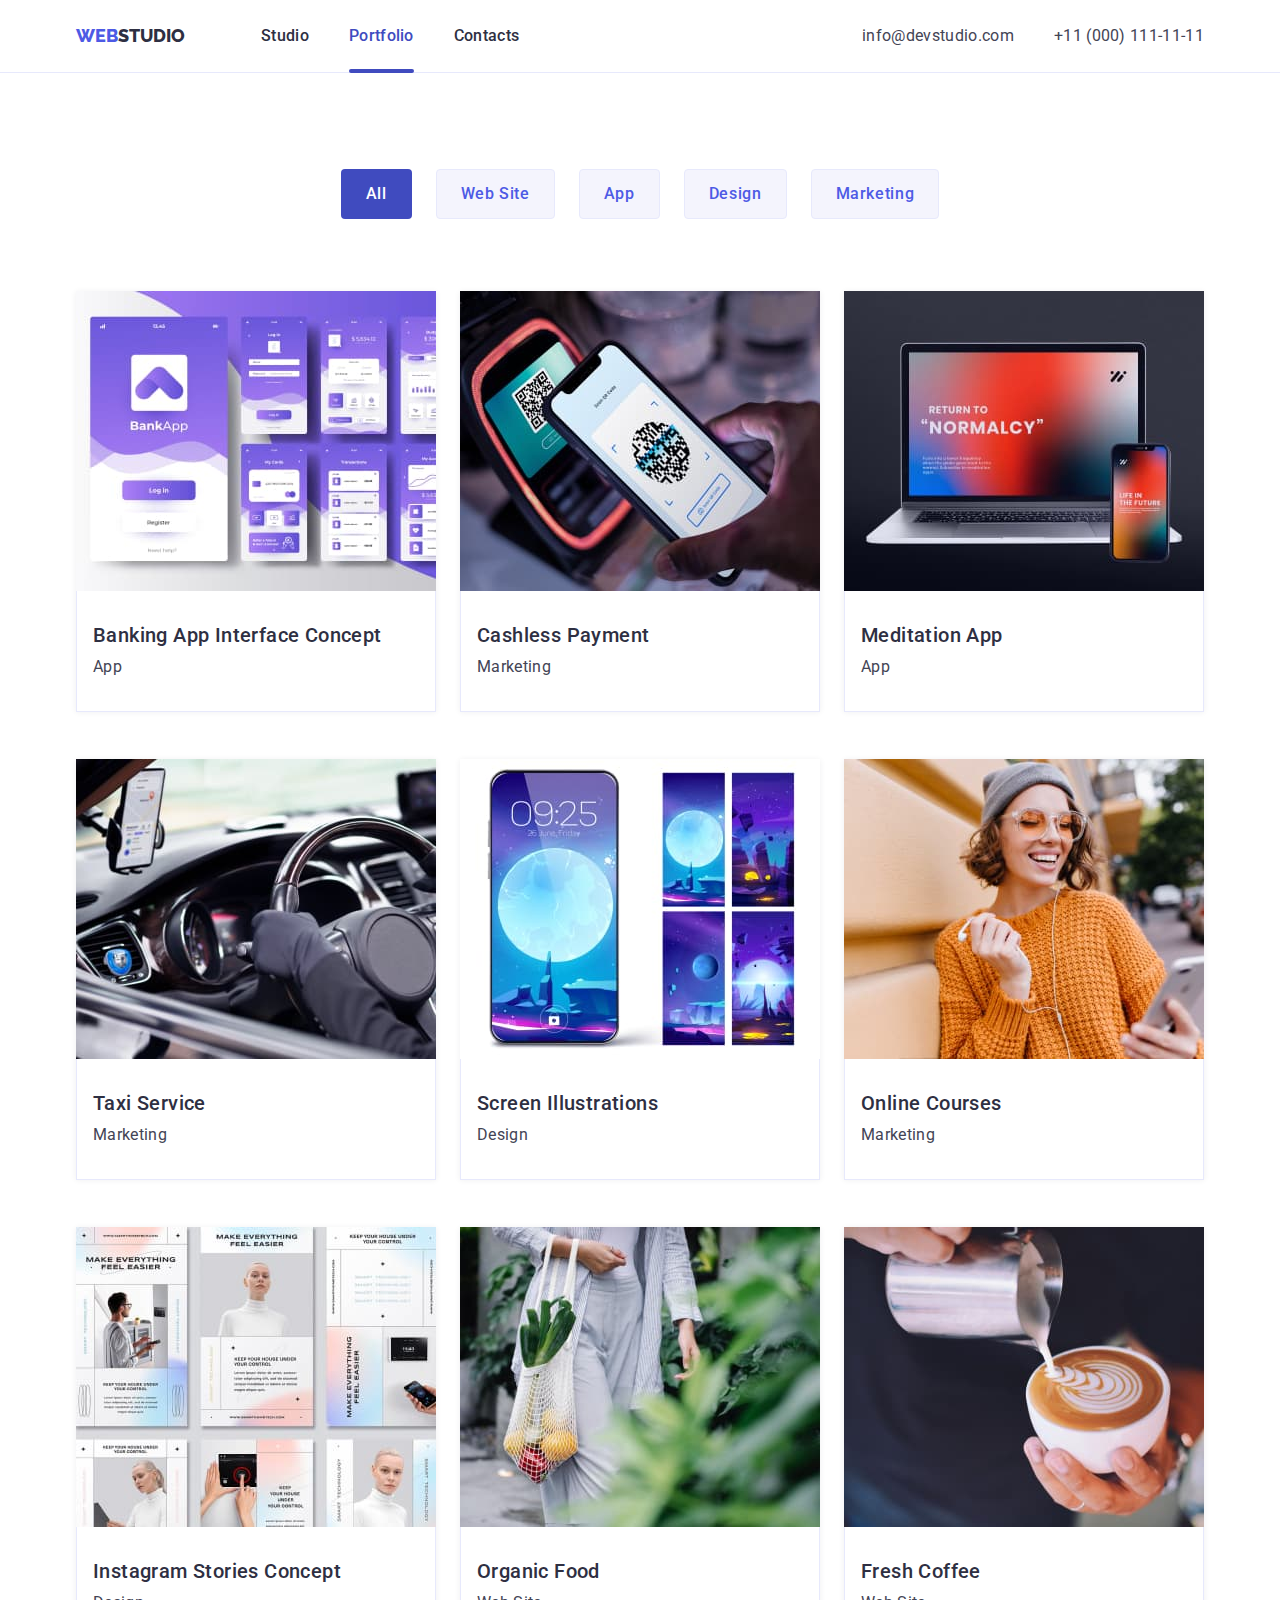
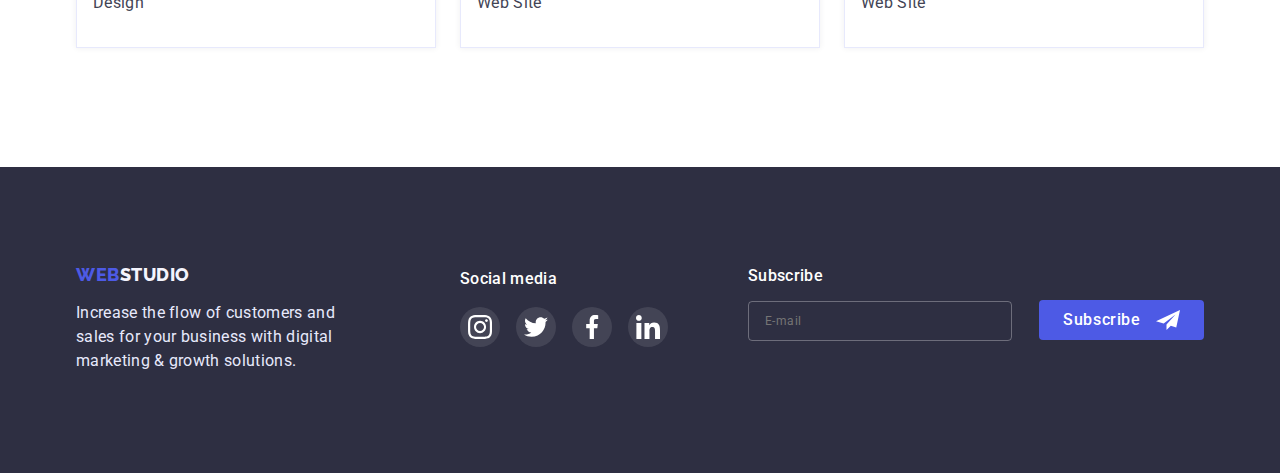
==== portfolio.html @ 44474ae6 "Initial commit" ====
<!DOCTYPE html>
<html lang="en">
  <head>
    <meta charset="UTF-8" />
    <meta http-equiv="X-UA-Compatible" content="IE=edge" />
    <meta name="viewport" content="width=device-width, initial-scale=1.0" />
    <title>portfolio</title>

    <link rel="preconnect" href="https://fonts.googleapis.com" />
    <link rel="preconnect" href="https://fonts.gstatic.com" crossorigin />
    <link
      href="https://fonts.googleapis.com/css2?family=Raleway:wght@800&family=Roboto+Condensed&family=Roboto:wght@400;500;700;900&display=swap"
      rel="stylesheet"
    />
    <link
      rel="stylesheet"
      href="https://cdnjs.cloudflare.com/ajax/libs/modern-normalize/1.1.0/modern-normalize.min.css"
    />

    <link rel="stylesheet" href="./css/styles.css" />
  </head>

  <body class="body">
    <header class="header">
      <div class="container header-body">
        <nav class="header-navigation">
          <a class="header-logo link" href="./index.html"
            ><span class="header-web"> WEB</span
            ><span class="header-studio">STUDIO</span></a
          >

          <ul class="header-list list">
            <li class="header-item">
              <a class="header-link link" href="./index.html">Studio</a>
            </li>
            <li class="header-item">
              <a class="header-link link current" href="./portfolio.html"
                >Portfolio</a
              >
            </li>
            <li class="header-item">
              <a class="header-link link" href="">Contacts</a>
            </li>
          </ul>
        </nav>
        <ul class="header-contact list">
          <li class="header-item">
            <a class="header-mailto link" href="mailto:info@devstudio.com"
              >info@devstudio.com</a
            >
          </li>
          <li class="header-item">
            <a class="header-tel link" href="tel:+110001111111"
              >+11 (000) 111-11-11
            </a>
          </li>
        </ul>
      </div>
    </header>

    <main class="main-content">
      <section class="caption list">
        <div class="container">
          <h1 class="visually-hidden">Content</h1>
          <ul class="caption-list list">
            <li class="caption-item">
              <button type="button" class="caption-btn-first">All</button>
            </li>
            <li class="caption-item">
              <button type="button" class="caption-btn">Web Site</button>
            </li>
            <li class="caption-item">
              <button type="button" class="caption-btn">App</button>
            </li>
            <li class="caption-item">
              <button type="button" class="caption-btn">Design</button>
            </li>
            <li class="caption-item">
              <button type="button" class="caption-btn">Marketing</button>
            </li>
          </ul>

          <ul class="content-list list">
            <li class="content-item">
              <a href="" class="link content-link">
                <div class="content-overlay">
                  <img
                    src="./images/banking.jpg"
                    alt="banking"
                    width="360"
                    height="300"
                    class="content-img"
                  />
                  <p class="overlay">
                    14 Stylish and User-Friendly App Design Concepts · Task
                    Manager App · Calorie Tracker App · Exotic Fruit Ecommerce
                    App · Cloud Storage App
                  </p>
                </div>

                <div class="content-info">
                  <h2 class="content-name">Banking App Interface Concept</h2>
                  <p class="content-direction">App</p>
                </div>
              </a>
            </li>
            <li class="content-item">
              <a href="" class="link content-link">
                <div class="content-overlay">
                  <img
                    src="./images/cashless.jpg"
                    alt="cashlesspayment"
                    width="360"
                    height="300"
                    class="content-img"
                  />
                  <p class="overlay">
                    14 Stylish and User-Friendly App Design Concepts · Task
                    Manager App · Calorie Tracker App · Exotic Fruit Ecommerce
                    App · Cloud Storage App
                  </p>
                </div>

                <div class="content-info">
                  <h2 class="content-name">Cashless Payment</h2>
                  <p class="content-direction">Marketing</p>
                </div>
              </a>
            </li>
            <li class="content-item">
              <a href="" class="link content-link">
                <div class="content-overlay">
                  <img
                    src="./images/meditaion.jpg"
                    alt="meditaion"
                    width="360"
                    height="300"
                    class="content-img"
                  />
                  <p class="overlay">
                    14 Stylish and User-Friendly App Design Concepts · Task
                    Manager App · Calorie Tracker App · Exotic Fruit Ecommerce
                    App · Cloud Storage App
                  </p>
                </div>

                <div class="content-info">
                  <h2 class="content-name">Meditation App</h2>
                  <p class="content-direction">App</p>
                </div>
              </a>
            </li>

            <li class="content-item">
              <a href="" class="link content-link">
                <div class="content-overlay">
                  <img
                    src="./images/taxi.jpg"
                    alt="taxi"
                    width="360"
                    height="300"
                    class="content-img"
                  />
                  <p class="overlay">
                    14 Stylish and User-Friendly App Design Concepts · Task
                    Manager App · Calorie Tracker App · Exotic Fruit Ecommerce
                    App · Cloud Storage App
                  </p>
                </div>

                <div class="content-info">
                  <h2 class="content-name">Taxi Service</h2>
                  <p class="content-direction">Marketing</p>
                </div>
              </a>
            </li>
            <li class="content-item">
              <a href="" class="link content-link">
                <div class="content-overlay">
                  <img
                    src="./images/screen.jpg"
                    alt="screen"
                    width="360"
                    height="300"
                    class="content-img"
                  />
                  <p class="overlay">
                    14 Stylish and User-Friendly App Design Concepts · Task
                    Manager App · Calorie Tracker App · Exotic Fruit Ecommerce
                    App · Cloud Storage App
                  </p>
                </div>

                <div class="content-info">
                  <h2 class="content-name">Screen Illustrations</h2>
                  <p class="content-direction">Design</p>
                </div>
              </a>
            </li>
            <li class="content-item">
              <a href="" class="link content-link">
                <div class="content-overlay">
                  <img
                    src="./images/courses.jpg"
                    alt="courses"
                    width="360"
                    height="300"
                    class="content-img"
                  />

                  <p class="overlay">
                    14 Stylish and User-Friendly App Design Concepts · Task
                    Manager App · Calorie Tracker App · Exotic Fruit Ecommerce
                    App · Cloud Storage App
                  </p>
                </div>

                <div class="content-info">
                  <h2 class="content-name">Online Courses</h2>
                  <p class="content-direction">Marketing</p>
                </div>
              </a>
            </li>

            <li class="content-item">
              <a href="" class="link content-link">
                <div class="content-overlay">
                  <img
                    src="./images/instastori.jpg"
                    alt="instastori"
                    width="360"
                    height="300"
                    class="content-img"
                  />
                  <p class="overlay">
                    14 Stylish and User-Friendly App Design Concepts · Task
                    Manager App · Calorie Tracker App · Exotic Fruit Ecommerce
                    App · Cloud Storage App
                  </p>
                </div>

                <div class="content-info">
                  <h2 class="content-name">Instagram Stories Concept</h2>
                  <p class="content-direction">Design</p>
                </div>
              </a>
            </li>
            <li class="content-item">
              <a href="" class="link content-link">
                <div class="content-overlay">
                  <img
                    src="./images/organicfood.jpg"
                    alt="organicfood"
                    width="360"
                    height="300"
                    class="content-img"
                  />
                  <p class="overlay">
                    14 Stylish and User-Friendly App Design Concepts · Task
                    Manager App · Calorie Tracker App · Exotic Fruit Ecommerce
                    App · Cloud Storage App
                  </p>
                </div>

                <div class="content-info">
                  <h2 class="content-name">Organic Food</h2>
                  <p class="content-direction">Web Site</p>
                </div>
              </a>
            </li>
            <li class="content-item">
              <a href="" class="link content-link">
                <div class="content-overlay">
                  <img
                    src="./images/coffee.jpg"
                    alt="coffee"
                    width="360"
                    height="300"
                    class="content-img"
                  />
                  <p class="overlay">
                    14 Stylish and User-Friendly App Design Concepts · Task
                    Manager App · Calorie Tracker App · Exotic Fruit Ecommerce
                    App · Cloud Storage App
                  </p>
                </div>

                <div class="content-info">
                  <h2 class="content-name">Fresh Coffee</h2>
                  <p class="content-direction">Web Site</p>
                </div>
              </a>
            </li>
          </ul>
        </div>
      </section>
    </main>
    <footer class="footer">
      <div class="container conteiner-footer">
        <div class="foter-logo-text">
          <a class="footer-logo link" href="./index.html"
            ><span class="footer-web"> WEB</span
            ><span class="footer-studio">STUDIO</span></a
          >

          <p class="footer-text">
            Increase the flow of customers and sales for your business with
            digital marketing & growth solutions.
          </p>
        </div>

        <div class="footer-icon">
          <p class="footer-icon-title">Social media</p>
          <ul class="footer-icon-list list">
            <li class="footer-icon-item">
              <a href="" class="footer-icon-link link"
                ><svg class="footer-icon-icon" width="24" height="24">
                  <use href="./images/icons.svg#icon-instagram-2-1"></use></svg
              ></a>
            </li>
            <li class="footer-icon-item">
              <a href="" class="footer-icon-link link"
                ><svg class="footer-icon-icon" width="24" height="24">
                  <use href="./images/icons.svg#icon-twitter-1-1"></use></svg
              ></a>
            </li>
            <li class="footer-icon-item">
              <a href="" class="footer-icon-link link"
                ><svg class="footer-icon-icon" width="24" height="24">
                  <use href="./images/icons.svg#icon-facebook-1-1"></use></svg
              ></a>
            </li>
            <li class="footer-icon-item">
              <a href="" class="footer-icon-link link"
                ><svg class="footer-icon-icon" width="24" height="24">
                  <use href="./images/icons.svg#icon-linkedin-1-1"></use></svg
              ></a>
            </li>
          </ul>
        </div>
        <form class="subscribe-form">
          <div class="subscribe-div">
            <label class="subscribe-label">
              <span class="subscribe-text">Subscribe</span>
              <span class="subscribe-span">
                <input
                  type="email"
                  class="subscribe-imput"
                  name="user-email"
                  placeholder="E-mail"
                  required
                />
              </span>
            </label>
          </div>
          <div class="subscribe-div-btn">
            <button type="submit" class="subscribe-btn">
              Subscribe<svg class="subscribe-icon" width="24" height="24">
                <use href="./images/icons.svg#icon-Frame-3"></use>
              </svg>
            </button>
          </div>
        </form>
      </div>
    </footer>
    <script src="./js/modal.js"></script>
  </body>
</html>
---- css/styles.css ----
:root {
  --primary-brand-color: #4d5ae5;
  --pressed-state-color: #404bbf;
  --dark-navy-blue: #2e2f42;
  --success-color: #31d0aa;
  --primary-text-color: #434455;
  --active-text-color: #ffffff;
  --default-bg-color: #ffffff;
  --subtle-text: #8e8f99;
  --accent-color: #e7e9fc;
  --light-mode-backgrounds: #f4f4fd;
  --hero-background: #2e2f42;
  --transition-cubic: 250ms cubic-bezier(0.4, 0, 0.2, 1);
}
html {
  box-sizing: border-box;
}
*,
*::before,
*::after {
  box-sizing: inherit;
}
.body {
  font-family: "Roboto", sans-serif;
  background-color: var(--default-bg-color);
  color: var(--primary-text-color);
}
.list {
  list-style: none;
  margin: 0;
  padding: 0;
}
.link {
  text-decoration: none;
}
.header {
  background: var(--default-bg-color);
  border-bottom: 1px solid var(--accent-color);
}

.header-body {
  display: flex;
  align-items: center;
  justify-content: flex-start;
}

.header-navigation {
  display: flex;
  align-items: center;
}
.header-logo {
  font-family: "Raleway";
  font-weight: 800;
  font-size: 18px;
  line-height: 1.33;
  margin-right: 76px;
}

.header-web {
  /* IRIS */
  color: var(--primary-brand-color);
}
.header-studio {
  color: var(--dark-navy-blue);
}
.header-list {
  display: flex;
  font-family: "Roboto";
  font-weight: 500;
  font-size: 16px;
  line-height: 1.5;
  letter-spacing: 0.02em;
  /* NAVY BLUE */
  color: var(--hero-background);
}

.header-list .header-item + .header-item {
  margin-left: 40px;
}
.header-list .header-item:last-child {
  margin-right: 0;
}
.header-link.link {
  padding-top: 24px;
  padding-bottom: 24px;
  display: block;
  font-weight: 500;
  font-size: 16px;
  line-height: 1.5;
  letter-spacing: 0.02em;
  color: var(--dark-navy-blue);
  transition: color var(--transition-cubic);
  position: relative;
}
.header-link.current::after {
  content: " ";
  position: absolute;
  width: 100%;
  height: 4px;
  background-color: var(--pressed-state-color);
  left: 0;
  bottom: -1px;
  border-radius: 2px;
  margin: 0;
}
.header-link.current {
  color: var(--pressed-state-color);
}

.header-link:hover,
.header-link:focus {
  color: var(--primary-brand-color);
}

.header-contact {
  display: flex;
  margin-left: auto;
}

.header-item + .header-item {
  margin-left: 40px;
}
.header-contact {
  font-weight: 400;
  font-size: 16px;
  line-height: 1.5;
  letter-spacing: 0.02em;
  color: var(--primary-text-color);
  transition: color var(--transition-cubic);
}
.header-contact :hover,
.header-contact :focus {
  color: var(--primary-brand-color);
}
.header-item {
  color: var(--primary-text-color);
}
.header-tel {
  color: var(--primary-text-color);
  transition: color var(--transition-cubic);
}
.header-mailto {
  color: var(--primary-text-color);
  transition: color var(--transition-cubic);
}
.header-tel :hover,
.header-mailto :focus {
  color: var(--pressed-state-color);
}
/*.visually-hidden{
    position: absolute;
    width: 1px;
    height: 1px;
    margin: -1px;
    border: 0;
    padding: 0;
     white-space: nowrap;
    clip-path: inset(100%);
    clip: rect(0 0 0 0);
    overflow: hidden;
  }
*/

.main {
}
.container {
  width: 1158px;
  padding-left: 15px;
  padding-right: 15px;
  margin: 0 auto;
}

.main-section {
  max-width: 1440px;
  margin-top: 0;
  margin-bottom: 0;
  margin-right: auto;
  margin-left: auto;
  text-align: center;
  background: var(--dark-navy-blue);
  padding-top: 188px;
  padding-bottom: 188px;
  background-image: linear-gradient(
      rgba(46, 47, 66, 0.7),
      rgba(46, 47, 66, 0.7)
    ),
    url(../images/people-office\ 1.jpg);
  background-repeat: no-repeat;
  background-position: center;
  background-size: cover;
}
.main-title {
  font-weight: 700;
  font-size: 56px;
  line-height: 1.07;
  /* or 107% */

  letter-spacing: 0.02em;
  color: #ffffff;
  color: var(--active-text-color);
  margin-top: 0;
  margin-bottom: 48px;
}
.main-btn {
  font-family: "Roboto";
  font-weight: 500;
  font-size: 16px;
  line-height: 1.18;
  /* identical to box height */
  letter-spacing: 0.04em;
  color: var(--active-text-color);
  background: var(--primary-brand-color);
  cursor: pointer;
  border-radius: 4px;
  padding: 16px 32px;
  display: inline-block;
  min-width: 169px;
  text-align: center;
  border: none;
  margin-top: 0;
  margin-bottom: 0;
  transition: background var(--transition-cubic);
}
.main-btn:hover,
.main-btn:focus {
  background: var(--pressed-state-color);
}

.hero {
  margin: 0 auto;
  padding-top: 120px;
  padding-bottom: 120px;
}

.hero-list {
  margin-top: 0;
  margin-bottom: 0;
  padding: 0;
  display: flex;
}
.hero-item {
  width: 264px;
  margin-right: 24px;
}
.hero-box {
  display: flex;
  width: 264px;
  height: 112px;
  background-color: var(--light-mode-backgrounds);
  background-repeat: no-repeat;
  border-radius: 4px;
  margin-bottom: 8px;
  align-items: center;
  justify-content: center;
}
.hero-icon-icon {
  background-color: var(--light-mode-backgrounds);
  display: flex;
}

.hero-item:nth-child(4n) {
  margin-right: 0;
}
.hero-title {
  font-weight: 500;
  font-size: 20px;
  line-height: 1.2;
  /* identical to box height, or 120% */
  letter-spacing: 0.02em;
  /* NAVY BLUE */
  color: var(--dark-navy-blue);
  margin-top: 0;
  margin-bottom: 8px;
}
.hero-post-title {
  font-size: 16px;
  line-height: 1.5;
  /* or 150% */
  letter-spacing: 0.02em;
  /* SLATE */
  color: var(--primary-text-color);
  margin-top: 0;
  margin-bottom: 0;
}

.product {
  text-align: center;
  margin: 0 auto;
  padding-bottom: 120px;
}
.product-title {
  font-weight: 700;
  font-size: 36px;
  line-height: 1.11;
  /* identical to box height, or 111% */
  text-align: center;
  letter-spacing: 0.02em;
  /* NAVY BLUE */
  color: var(--dark-navy-blue);
  margin-top: 0;
  margin-bottom: 72px;
}
.product-list {
  display: flex;
}
.product-item {
  margin-top: 0;
  margin-bottom: 0;
  border: 1px solid #e7e9fc;
  margin-right: 24px;
}
.product-img {
  display: block;
}

.product-item:nth-child(3n) {
  margin-right: 0;
}

.team {
  padding-top: 120px;
  padding-bottom: 120px;
  text-align: center;
  margin: 0 auto;
  background-color: var(--light-mode-backgrounds);
}
.team-title {
  font-weight: 700;
  font-size: 36px;
  line-height: 1.11;
  text-align: center;
  /* identical to box height, or 111% */
  letter-spacing: 0.02em;
  text-transform: capitalize;
  color: var(--hero-background);
  margin-top: 0;
  margin-bottom: 72px;
}
.team-list {
  margin-top: 0;
  display: flex;
}
.team-item {
  background: var(--default-bg-color);
  box-shadow: 0px 1px 6px rgba(46, 47, 66, 0.08),
    0px 1px 1px rgba(46, 47, 66, 0.16), 0px 2px 1px rgba(46, 47, 66, 0.08);
  border-radius: 0px 0px 4px 4px;
  margin-right: 24px;
}
.team-img {
  display: block;
}

.team-item:nth-child(4n) {
  margin-right: 0;
}
.team-link {
}
.team-link:hover,
.team-link:focus {
}
.team-info {
  padding-top: 32px;
  padding-bottom: 32px;
}
.team-name {
  font-weight: 500;
  font-size: 20px;
  line-height: 1.2;
  /* identical to box height, or 120% */
  letter-spacing: 0.02em;
  /* NAVY BLUE */
  color: var(--dark-navy-blue);
  margin: 0 auto;
  margin-bottom: 8px;
}
.team-profession {
  font-size: 16px;
  line-height: 1.5;
  /* identical to box height, or 150% */
  letter-spacing: 0.02em;
  /* SLATE */
  color: var(--primary-text-color);
  margin: 0;
  margin-bottom: 8px;
}
.team-icon-list {
  display: flex;
  justify-content: center;
  gap: 24px;
}
.team-icon-item {
  width: 40px;
  height: 40px;
}

.team-icon-link {
  width: 100%;
  height: 100%;
  background-color: var(--primary-brand-color);
  border-radius: 50%;
  display: flex;
  align-items: center;
  justify-content: center;
  transition: background-color var(--transition-cubic);
}

.team-icon-link:hover,
.team-icon-link:focus {
  background-color: var(--pressed-state-color);
}
.team-icon-icon {
  fill: var(--active-text-color);
}

/*Portfolio*/
.main-content {
}
.caption {
  margin: 0 auto;
  padding-top: 96px;
  padding-bottom: 120px;
}

.caption-list {
  margin: auto;
  display: flex;
  /*outline: 1px solid red;*/
  flex-direction: row;
  justify-content: center;
  align-items: flex-start;
  margin-bottom: 72px;
}

.visually-hidden {
  position: absolute;
  white-space: nowrap;
  width: 1px;
  height: 1px;
  overflow: hidden;
  border: 0;
  padding: 0;
  clip: rect(0 0 0 0);
  clip-path: inset(50%);
  margin: -1px;
}

.caption-list .caption-item:not(:last-child) {
  margin-right: 24px;
}

.caption-item .caption-btn {
  font-family: "Roboto";
  font-weight: 500;
  font-size: 16px;
  line-height: 1.5;
  /* identical to box height, or 150% */
  letter-spacing: 0.04em;
  background: var(--light-mode-backgrounds);
  color: var(--primary-brand-color);
  cursor: pointer;
  border-radius: 4px;
  padding: 12px 24px;
  display: inline-block;
  min-width: 78px;
  text-align: center;
  border: 1px solid var(--accent-color);

  transition: background var(--transition-cubic), color var(--transition-cubic),
    box-shadow var(--transition-cubic), border var(--transition-cubic);
}

.caption-btn-first {
  font-weight: 500;
  font-size: 16px;
  line-height: 1.5;
  /* identical to box height, or 150% */
  letter-spacing: 0.04em;
  background: var(--pressed-state-color);
  color: var(--active-text-color);
  cursor: pointer;
  border-radius: 4px;
  padding: 12px 24px;
  display: inline-block;
  min-width: 68px;
  text-align: center;
  border: 1px solid transparent;
  transition: box-shadow var(--transition-cubic), border var(--transition-cubic);
}
.caption-btn:hover,
.caption-btn:focus {
  background: var(--pressed-state-color);
  color: var(--active-text-color);
  box-shadow: 0px 3px 1px rgba(0, 0, 0, 0.1), 0px 2px 1px rgba(0, 0, 0, 0.08),
    0px 2px 2px rgba(0, 0, 0, 0.12);
  border: 1px solid transparent;
}
.caption-btn-first:hover,
.caption--btn-first:focus {
  box-shadow: 0px 3px 1px rgba(0, 0, 0, 0.1), 0px 2px 1px rgba(0, 0, 0, 0.08),
    0px 2px 2px rgba(0, 0, 0, 0.12);
  border: 1px solid transparent;
}

.content-list {
  display: flex;
  flex-wrap: wrap;
  justify-content: center;
}
.content-item {
  box-sizing: border-box;
  width: 360px;
  height: 420px;
  margin-right: 24px;
  margin-bottom: 48px;
  box-shadow: 0px 1px 6px rgba(46, 47, 66, 0.08);
  transition: box-shadow var(--transition-cubic);
}
.content-item:hover,
.content-item:focus {
  box-shadow: 0px 1px 6px rgba(46, 47, 66, 0.08),
    0px 1px 1px rgba(46, 47, 66, 0.16), 0px 2px 1px rgba(46, 47, 66, 0.08);
}

.content-item:nth-child(3n) {
  margin-right: 0;
}
.content-item:nth-last-child(-n + 3) {
  margin-bottom: 0;
}

.content-overlay {
  position: relative;
  overflow: hidden;
}
.overlay {
  font-style: normal;
  font-weight: 400;
  font-size: 16px;
  line-height: 1.5;
  /* or 150% */
  letter-spacing: 0.02em;
  position: absolute;
  left: 0;
  top: 0;
  width: 100%;
  height: 100%;
  color: var(--light-mode-backgrounds);
  /*overflow-y: scroll;*/
  transform: translate(0, 100%);
  transition: transform var(--transition-cubic);
  padding-top: 40px;
  padding-bottom: 20px;
  padding-left: 32px;
  padding-right: 32x;
  background: #4d5ae5;
  background-blend-mode: soft-light;
  mix-blend-mode: normal;
  margin: 0;
}
.content-link:hover .overlay,
.content-link:focus .overlay {
  transform: translate(0, 0);
}

.content-img {
  display: block;
  max-width: 100%;
}
.content-info {
  padding: 32px 16px;
  border: 1px solid var(--accent-color);
  border-top: none;
}
.content-name {
  font-weight: 500;
  font-size: 20px;
  line-height: 1.2;
  /* identical to box height, or 120% */
  letter-spacing: 0.02em;
  /* NAVY BLUE */
  color: var(--hero-background);

  margin: 0 auto;
}
.content-direction {
  font-size: 16px;
  line-height: 1.5;
  /* identical to box height, or 150% */
  letter-spacing: 0.02em;
  /* SLATE */
  color: var(--primary-text-color);
  margin: 0 auto;
  margin-top: 8px;
}

.customers {
  padding-top: 120px;
  padding-bottom: 120px;
  text-align: center;
  margin: 0 auto;
}

.customers-title {
  font-weight: 700;
  font-size: 36px;
  line-height: 1.11;
  text-align: center;
  letter-spacing: 0.02em;
  color: var(--hero-background);
  margin-top: 0;
  margin-bottom: 72px;
}
.customers-icon-list {
  display: flex;
  gap: 24px;
}
.customers-icon-item {
  width: calc((100%-150px) / 6);
  height: 88px;
}

.customers-icon-link {
  width: 100%;
  height: 100%;
  border: 1px solid var(--subtle-text);
  border-radius: 4px;
  display: flex;
  align-items: center;
  justify-content: center;
  transition: border var(--transition-cubic);
}
.customers-icon-icon {
  fill: var(--subtle-text);
  transition: fill var(--transition-cubic);
}
.customers-icon-link:hover,
.customers-icon-link:focus {
  border-color: var(--pressed-state-color);
}

.customers-icon-link:hover .customers-icon-icon,
.customers-icon-link:focus .customers-icon-icon {
  fill: var(--pressed-state-color);
}

.footer {
  background: var(--dark-navy-blue);
  padding-top: 100px;
  padding-bottom: 100px;
  margin-right: auto;
}
.conteiner-footer {
  display: flex;
}
.foter-logo-text {
  max-width: 264px;
  margin-right: 120px;
}

.footer-logo {
  font-family: "Raleway";
  font-weight: 800;
  font-size: 18px;
  line-height: 1.16px;
  /* identical to box height */
  letter-spacing: 0.03em;
  color: var(--light-mode-backgrounds);
  transition: color var(--transition-cubic);
}
.footer-link :hover,
.footer-link :focus {
  color: var(--light-mode-backgrounds);
}
.footer-web {
  color: var(--primary-brand-color);
  margin-top: 0;
}
.footer-studio {
  color: var(--light-mode-backgrounds);
  margin-top: 0;
}
.footer-icon {
  margin-left: 0;
}
.footer-text {
  font-weight: 400;
  font-size: 16px;
  line-height: 1.5;
  /* or 150% */
  letter-spacing: 0.02em;
  /* CORNFLOWER */
  color: var(--accent-color);
  margin-top: 16px;
  margin-bottom: 0;
  width: 264px;
  height: 72px;
}
.footer-icon-title {
  font-family: "Roboto";
  font-style: normal;
  font-weight: 500;
  font-size: 16px;
  line-height: 1.5;
  /* identical to box height, or 150% */
  letter-spacing: 0.02em;
  color: var(--active-text-color);
  margin-top: 0;
}
.footer-icon-list {
  display: flex;
  justify-content: center;
  gap: 16px;
}
.footer-icon-item {
  width: 40px;
  height: 40px;
}
.footer-icon-link {
  width: 100%;
  height: 100%;
  background-color: rgba(255, 255, 255, 0.1);
  border-radius: 50%;
  display: flex;
  align-items: center;
  justify-content: center;
  transition: background-color var(--transition-cubic);
}
.footer-icon-link:hover.footer-icon-link,
.footer-icon-link:focus.footer-icon-link {
  background: var(--success-color);
}
.footer-icon-icon {
  fill: var(--active-text-color);
}
.subscribe-form {
  display: flex;
  margin-left: 80px;
}
.subscribe-div {
}
.subscribe-label {
}

.subscribe-text {
  font-weight: 500;
  font-size: 16px;
  line-height: 1.5px;
  /* identical to box height, or 150% */
  letter-spacing: 0.02em;
  color: var(--active-text-color);
  margin: 0;
}
.subscribe-span {
}
.subscribe-imput {
  width: 264px;
  height: 40px;
  padding-left: 16px;
  padding-top: 8px;
  padding-bottom: 8px;
  margin-top: 16px;
  border-radius: 4px;
  font-weight: 400;
  font-size: 12px;
  line-height: 2;
  /* identical to box height, or 200% */
  align-items: center;
  letter-spacing: 0.04em;
  background-color: transparent;
  color: rgba(255, 255, 255, 0.6);
  border: 1px solid rgba(255, 255, 255, 0.3);
}
.subscribe-imput :hover,
.subscribe-imput :focus {
  filter: drop-shadow(0px 4px 4px rgba(0, 0, 0, 0.15));
}
.subscribe-div-btn {
  display: flex;
  align-items: center;
  gap: 16p;
  margin: 0;
}
.subscribe-btn {
  position: relative;
  width: 165px;
  height: 40px;
  border: transparent;
  color: var(--active-text-color);
  background-color: var(--primary-brand-color);
  cursor: pointer;
  margin-bottom: 0;
  font-weight: 500;
  font-size: 16px;
  line-height: 1.5;
  /* identical to box height, or 150% */
  display: flex;
  align-items: center;
  text-align: left;
  border-radius: 4px;
  letter-spacing: 0.04em;
  color: var(--active-text-color);
  padding-left: 24px;
  padding-right: 24px;
  transition: background-color var(--transition-cubic);
}
.subscribe-icon {
  position: absolute;
  top: 50%;
  left: 54%;
  transform: translate(50%, -50%);
  margin: 0 auto;
  margin-left: 16px;
  fill: var(--active-text-color);
}
.subscribe-btn:hover,
.subscribe-btn:focus {
  background-color: var(--pressed-state-color);
}
/*-----modal----*/
.backdrop {
  position: fixed;
  top: 0;
  left: 0;
  z-index: 100%;
  width: 100%;
  height: 100%;
  background: rgba(46, 47, 66, 0.4);
  transition: opacity var(--transition-cubic),
    visibility var(--transition-cubic);
}
.backdrop.is-hidden {
  opacity: 0;
  visibility: hidden;
  pointer-events: none;
}
.modal {
  position: absolute;
  top: 50%;
  left: 50%;
  transform: translate(-50%, -50%);
  width: 408px;
  height: 584px;
  background: #fcfcfc;
  padding: 24px;
}
.modal-close-btn {
  /*position: absolute;
  top: 24px;
  right: 24px;*/
  display: flex;
  justify-content: center;
  align-items: center;
  cursor: pointer;

  width: 24px;
  height: 24px;
  border-radius: 50%;
  border: 1px solid rgba(0, 0, 0, 0.1);
  padding: 0;
  margin-left: auto;
  background: var(--accent-color);
  fill: black;
  transition: background var(--transition-cubic), fill var(--transition-cubic);
}
.modal-close-btn:hover,
.modal-close-btn:focus {
  background: var(--pressed-state-color);
}
.modal-close-btn:hover,
.modal-close-btn:focus + .modal-close-icon {
  fill: var(--active-text-color);
}

.modal-title {
  font-style: normal;
  font-weight: 500;
  font-size: 16px;
  line-height: 1.5;
  /* identical to box height, or 150% */
  text-align: center;
  letter-spacing: 0.02em;
  /* NAVY 
LUE */
  color: var(--hero-background);
  margin-top: 24px;
  margin-bottom: 13px;
}
.modal-label {
}

.modal-imput {
  width: 100%;
  height: 40px;
  border-radius: 4px;
  background-color: transparent;
  border: 1px solid rgba(33, 33, 33, 0.2);
  margin: 0;
  margin-bottom: 8px;
  font-size: 12px;
  outline-color: none;
  padding-left: 38px;
  color: var(--primary-text-color);
  transition: border var(--transition-cubic), fill var(--dark-navy-blue);
}
.imput-icon {
  width: 18px;
  height: 18px;
  bottom: 50%;
  transform: translate(50%, -50%);
  position: absolute;
}

.modal-imput:hover,
.modal-imput:focus {
  border-color: var(--primary-brand-color);
  outline: none;
}
.modal-imput:hover + .imput-icon {
  fill: var(--primary-brand-color);
}
.modal-imput:focus + .imput-icon {
  fill: var(--primary-brand-color);
}

.modal-imput::placeholder {
  font-size: 12px;
  color: rgba(117, 117, 117, 0.5);
}

/*
.modal-imput:not(:placeholder-shown):not(:focus):valid { 
  background-color:rgba(121, 195, 224, 0.2);
}
.modal-imput:not(:placeholder-shown):not(:focus):invalid {
  background-color: rgba(121, 15, 92, 0.24);
}*/
.modal-name-span {
  margin-bottom: 4px;
  font-weight: 400;
  font-size: 12px;
  line-height: 1.33;
  /* identical to box height, or 133% */
  letter-spacing: 0.04em;
  color: var(--subtle-text);
}
.modal-span {
  margin-bottom: 4px;
  font-weight: 400;
  font-size: 12px;
  line-height: 1.17;
  /* identical to box height */
  letter-spacing: 0.01em;
  /* LIGHT SLATE */
  color: var(--subtle-text);
}
.imput-wrap {
  position: relative;
}
.modal-coment {
  width: 100%;
  height: 120px;
  border: 1px solid rgba(33, 33, 33, 0.2);
  border-radius: 4px;
  background-color: transparent;
  outline: none;
  padding: 16px;
  padding-top: 8px;
  resize: none;
  font-size: 12px;
  color: var(--primary-text-color);
  font-weight: 400;
  font-size: 12px;
  line-height: 1.33;
  /* identical to box height, or 133% */
  letter-spacing: 0.04em;
  color: rgba(117, 117, 117, 0.5);
  transition: border var(--transition-cubic);
}
.modal-coment::placeholder {
  font-weight: 400;
  font-size: 12px;
  line-height: 1.33;
  /* identical to box height, or 133% */
  letter-spacing: 0.04em;
}

.modal-coment:hover,
.modal-coment:focus {
  border-color: var(--primary-brand-color);
}

/*.imput-checkbox:checked + .check-text::before{
  width: 30px;
  height: 30px;
  background-color: orangered;
  border: none;
  background-image: url(../images/icons.svg#icon-check);
  background-repeat: no-repeat;
  background-position: center;
}
.check-text{
  display: flex;
  font-weight: 400;
font-size: 12px;
line-height: 1.33;
letter-spacing: 0.04em;
color: #757575;
align-items: center;
}
.check-text::before{
  content: "";
  width: 16px;
  height: 16px;
  border: 2px solid black;
  display: block;
  border-radius: 3px;
  margin-right: 8px;

}*/
.checkbox {
  margin-top: 16px;
  margin-bottom: 24px;
}

.check-text {
  font-weight: 400;
  font-size: 12px;
  line-height: 1.33;
  /* identical to box height, or 133% */
  letter-spacing: 0.04em;
  color: #757575;
  display: flex;
}
.check-text span {
  width: 16px;
  height: 16px;
  border: 1.25px solid var(--hero-background);
  border-radius: 2px;

  margin-right: 8px;
  display: flex;
  align-items: center;
  justify-content: center;
  fill: transparent;
}
.imput-checkbox:checked + .check-text span {
  background-color: var(--pressed-state-color);
  border: none;
  fill: #f4f4fd;
}
.modal-btn {
  width: 169px;
  height: 56px;
  background: var(--primary-brand-color);
  box-shadow: 0px 4px 4px rgba(0, 0, 0, 0.15);
  border-radius: 4px;
  border: transparent;
  font-weight: 500;
  font-size: 16px;
  line-height: 1.5;
  align-items: center;
  text-align: center;
  letter-spacing: 0.04em;
  color: var(--active-text-color);
  display: flex;
  align-items: center;
  justify-content: center;
  margin: 0 auto;
  margin-top: 24px;
  margin-bottom: 24px;
  transition: background var(--transition-cubic);
}
.modal-btn:hover,
.modal-btn:focus {
  background: var(--pressed-state-color);
}

.check-text-privsci {
  color: var(--primary-brand-color);
  font-family: "Roboto";
  font-style: normal;
  font-weight: 400;
  font-size: 12px;
  line-height: 16px;
  /* identical to box height, or 133% */
  letter-spacing: 0.04em;
}
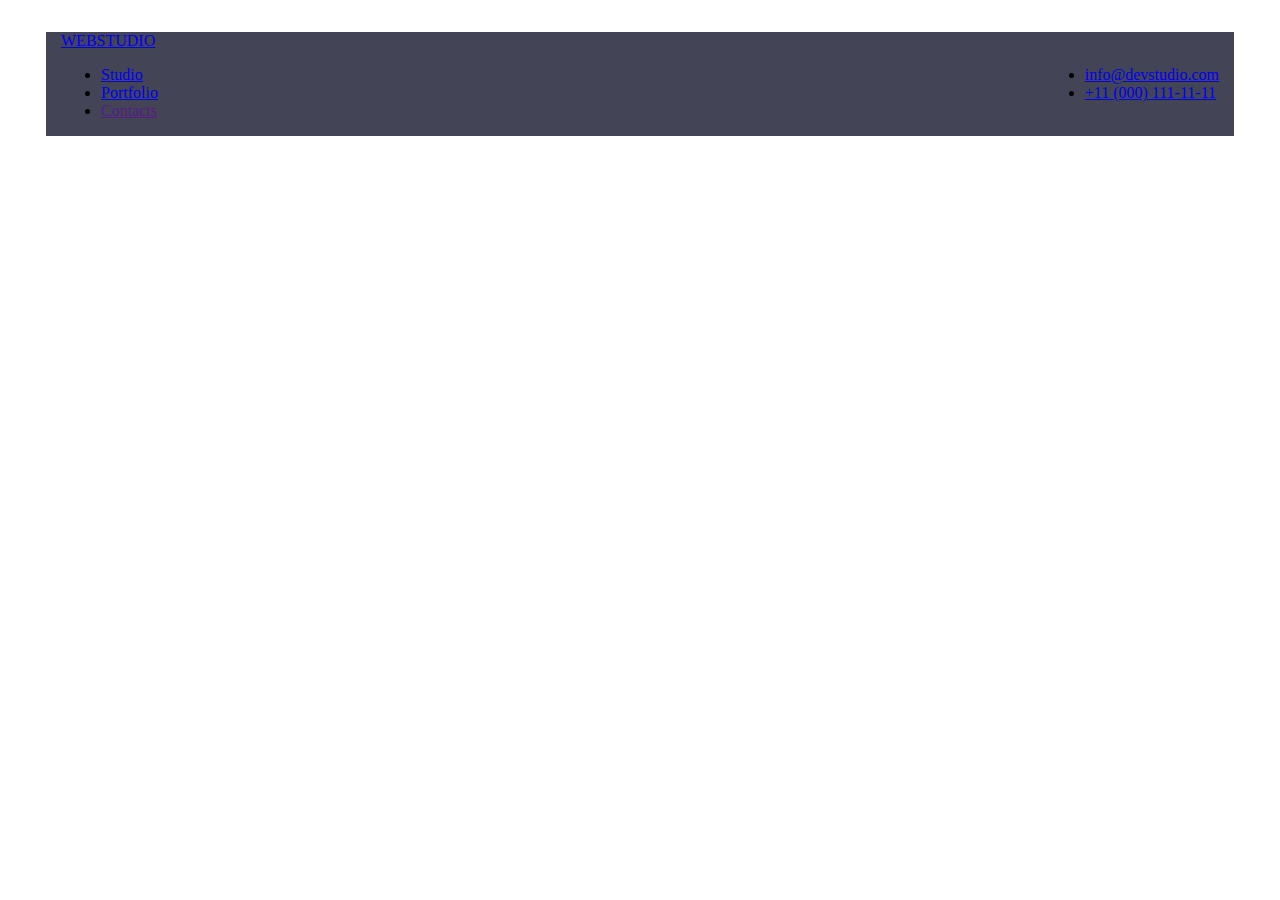
==== commit 3270c02d: "дз7" ====
--- a/portfolio.html
+++ b/portfolio.html
@@ -12,7 +12,7 @@
       href="https://fonts.googleapis.com/css2?family=Raleway:wght@800&family=Roboto+Condensed&family=Roboto:wght@400;500;700;900&display=swap"
       rel="stylesheet"
     />
-    <link
+    <linkz
       rel="stylesheet"
       href="https://cdnjs.cloudflare.com/ajax/libs/modern-normalize/1.1.0/modern-normalize.min.css"
     />
@@ -57,7 +57,7 @@
         </ul>
       </div>
     </header>
-
+<!--
     <main class="main-content">
       <section class="caption list">
         <div class="container">
@@ -364,5 +364,6 @@
       </div>
     </footer>
     <script src="./js/modal.js"></script>
+  -->
   </body>
 </html>
--- a/css/styles.css
+++ b/css/styles.css
@@ -12,6 +12,75 @@
   --hero-background: #2e2f42;
   --transition-cubic: 250ms cubic-bezier(0.4, 0, 0.2, 1);
 }
+.container{
+  width: 100%;
+  padding-left: 15px;
+  padding-right: 15px;
+    background-color: #434455;
+
+}
+@media screen and (min-width: 480px) {
+  .container {
+    width: 415px;
+    margin-left: auto;
+    margin-right: auto;
+  
+  }
+}
+@media screen and (min-width: 768px) {
+  .container {
+    width: 766px;
+  
+  }
+}
+@media screen and (min-width:1200px) {
+  .container {
+    width: 1158px;}}
+/*0-767*/
+    @media screen and (max-width:767px) {
+      .header-list{
+  display: none;
+}
+      
+    }
+     @media screen and (max-width:767px) {
+      .header-contact{ 
+  display: none;}
+      
+    }
+    .header{
+      padding-top: 24px;
+      padding-bottom: 24px;
+    }
+   .header-body{
+    display: flex;
+    align-items: center;
+    justify-content: space-between;
+   }
+    
+.mobile-menu-open{
+  background-color: transparent;
+ border: none;
+ padding: 0;
+line-height: 0;
+}
+.mobile-menu{
+  position: fixed;
+  width: 100%;
+height: 100%;
+top: 0;
+left: 0;
+z-index: 1000;
+background-color: var(--accent-color);
+}
+.mobile-menu-close{
+ background-color:transparent;
+ border: none;
+ padding: 0;
+line-height: 0;
+}
+
+/*
 html {
   box-sizing: border-box;
 }
@@ -36,8 +105,8 @@
 .header {
   background: var(--default-bg-color);
   border-bottom: 1px solid var(--accent-color);
-}
-
+}*/
+/*
 .header-body {
   display: flex;
   align-items: center;
@@ -57,7 +126,7 @@
 }
 
 .header-web {
-  /* IRIS */
+
   color: var(--primary-brand-color);
 }
 .header-studio {
@@ -70,7 +139,7 @@
   font-size: 16px;
   line-height: 1.5;
   letter-spacing: 0.02em;
-  /* NAVY BLUE */
+ 
   color: var(--hero-background);
 }
 
@@ -147,6 +216,7 @@
 .header-mailto :focus {
   color: var(--pressed-state-color);
 }
+*/
 /*.visually-hidden{
     position: absolute;
     width: 1px;
@@ -160,7 +230,7 @@
     overflow: hidden;
   }
 */
-
+/*
 .main {
 }
 .container {
@@ -193,8 +263,7 @@
   font-weight: 700;
   font-size: 56px;
   line-height: 1.07;
-  /* or 107% */
-
+ 
   letter-spacing: 0.02em;
   color: #ffffff;
   color: var(--active-text-color);
@@ -206,7 +275,7 @@
   font-weight: 500;
   font-size: 16px;
   line-height: 1.18;
-  /* identical to box height */
+  
   letter-spacing: 0.04em;
   color: var(--active-text-color);
   background: var(--primary-brand-color);
@@ -265,9 +334,9 @@
   font-weight: 500;
   font-size: 20px;
   line-height: 1.2;
-  /* identical to box height, or 120% */
-  letter-spacing: 0.02em;
-  /* NAVY BLUE */
+ 
+  letter-spacing: 0.02em;
+ 
   color: var(--dark-navy-blue);
   margin-top: 0;
   margin-bottom: 8px;
@@ -275,9 +344,9 @@
 .hero-post-title {
   font-size: 16px;
   line-height: 1.5;
-  /* or 150% */
-  letter-spacing: 0.02em;
-  /* SLATE */
+
+  letter-spacing: 0.02em;
+
   color: var(--primary-text-color);
   margin-top: 0;
   margin-bottom: 0;
@@ -292,10 +361,10 @@
   font-weight: 700;
   font-size: 36px;
   line-height: 1.11;
-  /* identical to box height, or 111% */
+  
   text-align: center;
   letter-spacing: 0.02em;
-  /* NAVY BLUE */
+ 
   color: var(--dark-navy-blue);
   margin-top: 0;
   margin-bottom: 72px;
@@ -329,7 +398,7 @@
   font-size: 36px;
   line-height: 1.11;
   text-align: center;
-  /* identical to box height, or 111% */
+  
   letter-spacing: 0.02em;
   text-transform: capitalize;
   color: var(--hero-background);
@@ -367,9 +436,9 @@
   font-weight: 500;
   font-size: 20px;
   line-height: 1.2;
-  /* identical to box height, or 120% */
-  letter-spacing: 0.02em;
-  /* NAVY BLUE */
+
+  letter-spacing: 0.02em;
+
   color: var(--dark-navy-blue);
   margin: 0 auto;
   margin-bottom: 8px;
@@ -377,9 +446,9 @@
 .team-profession {
   font-size: 16px;
   line-height: 1.5;
-  /* identical to box height, or 150% */
-  letter-spacing: 0.02em;
-  /* SLATE */
+
+  letter-spacing: 0.02em;
+
   color: var(--primary-text-color);
   margin: 0;
   margin-bottom: 8px;
@@ -413,7 +482,7 @@
   fill: var(--active-text-color);
 }
 
-/*Portfolio*/
+
 .main-content {
 }
 .caption {
@@ -425,7 +494,7 @@
 .caption-list {
   margin: auto;
   display: flex;
-  /*outline: 1px solid red;*/
+ 
   flex-direction: row;
   justify-content: center;
   align-items: flex-start;
@@ -454,7 +523,7 @@
   font-weight: 500;
   font-size: 16px;
   line-height: 1.5;
-  /* identical to box height, or 150% */
+
   letter-spacing: 0.04em;
   background: var(--light-mode-backgrounds);
   color: var(--primary-brand-color);
@@ -474,7 +543,7 @@
   font-weight: 500;
   font-size: 16px;
   line-height: 1.5;
-  /* identical to box height, or 150% */
+
   letter-spacing: 0.04em;
   background: var(--pressed-state-color);
   color: var(--active-text-color);
@@ -538,7 +607,7 @@
   font-weight: 400;
   font-size: 16px;
   line-height: 1.5;
-  /* or 150% */
+  
   letter-spacing: 0.02em;
   position: absolute;
   left: 0;
@@ -546,7 +615,6 @@
   width: 100%;
   height: 100%;
   color: var(--light-mode-backgrounds);
-  /*overflow-y: scroll;*/
   transform: translate(0, 100%);
   transition: transform var(--transition-cubic);
   padding-top: 40px;
@@ -576,9 +644,9 @@
   font-weight: 500;
   font-size: 20px;
   line-height: 1.2;
-  /* identical to box height, or 120% */
-  letter-spacing: 0.02em;
-  /* NAVY BLUE */
+
+  letter-spacing: 0.02em;
+
   color: var(--hero-background);
 
   margin: 0 auto;
@@ -586,9 +654,9 @@
 .content-direction {
   font-size: 16px;
   line-height: 1.5;
-  /* identical to box height, or 150% */
-  letter-spacing: 0.02em;
-  /* SLATE */
+
+  letter-spacing: 0.02em;
+
   color: var(--primary-text-color);
   margin: 0 auto;
   margin-top: 8px;
@@ -663,7 +731,7 @@
   font-weight: 800;
   font-size: 18px;
   line-height: 1.16px;
-  /* identical to box height */
+
   letter-spacing: 0.03em;
   color: var(--light-mode-backgrounds);
   transition: color var(--transition-cubic);
@@ -687,9 +755,9 @@
   font-weight: 400;
   font-size: 16px;
   line-height: 1.5;
-  /* or 150% */
-  letter-spacing: 0.02em;
-  /* CORNFLOWER */
+
+  letter-spacing: 0.02em;
+
   color: var(--accent-color);
   margin-top: 16px;
   margin-bottom: 0;
@@ -702,7 +770,7 @@
   font-weight: 500;
   font-size: 16px;
   line-height: 1.5;
-  /* identical to box height, or 150% */
+
   letter-spacing: 0.02em;
   color: var(--active-text-color);
   margin-top: 0;
@@ -746,7 +814,7 @@
   font-weight: 500;
   font-size: 16px;
   line-height: 1.5px;
-  /* identical to box height, or 150% */
+ 
   letter-spacing: 0.02em;
   color: var(--active-text-color);
   margin: 0;
@@ -764,7 +832,7 @@
   font-weight: 400;
   font-size: 12px;
   line-height: 2;
-  /* identical to box height, or 200% */
+ 
   align-items: center;
   letter-spacing: 0.04em;
   background-color: transparent;
@@ -793,7 +861,7 @@
   font-weight: 500;
   font-size: 16px;
   line-height: 1.5;
-  /* identical to box height, or 150% */
+ 
   display: flex;
   align-items: center;
   text-align: left;
@@ -817,7 +885,9 @@
 .subscribe-btn:focus {
   background-color: var(--pressed-state-color);
 }
-/*-----modal----*/
+*/
+                    /*-----Modal----*/
+                    /*
 .backdrop {
   position: fixed;
   top: 0;
@@ -844,10 +914,13 @@
   background: #fcfcfc;
   padding: 24px;
 }
+*/
+/*
 .modal-close-btn {
   /*position: absolute;
   top: 24px;
   right: 24px;*/
+  /*
   display: flex;
   justify-content: center;
   align-items: center;
@@ -877,11 +950,8 @@
   font-weight: 500;
   font-size: 16px;
   line-height: 1.5;
-  /* identical to box height, or 150% */
   text-align: center;
   letter-spacing: 0.02em;
-  /* NAVY 
-LUE */
   color: var(--hero-background);
   margin-top: 24px;
   margin-bottom: 13px;
@@ -927,7 +997,7 @@
   font-size: 12px;
   color: rgba(117, 117, 117, 0.5);
 }
-
+*/
 /*
 .modal-imput:not(:placeholder-shown):not(:focus):valid { 
   background-color:rgba(121, 195, 224, 0.2);
@@ -935,12 +1005,13 @@
 .modal-imput:not(:placeholder-shown):not(:focus):invalid {
   background-color: rgba(121, 15, 92, 0.24);
 }*/
+/*
 .modal-name-span {
   margin-bottom: 4px;
   font-weight: 400;
   font-size: 12px;
   line-height: 1.33;
-  /* identical to box height, or 133% */
+  
   letter-spacing: 0.04em;
   color: var(--subtle-text);
 }
@@ -949,9 +1020,9 @@
   font-weight: 400;
   font-size: 12px;
   line-height: 1.17;
-  /* identical to box height */
+
   letter-spacing: 0.01em;
-  /* LIGHT SLATE */
+  
   color: var(--subtle-text);
 }
 .imput-wrap {
@@ -972,7 +1043,7 @@
   font-weight: 400;
   font-size: 12px;
   line-height: 1.33;
-  /* identical to box height, or 133% */
+ 
   letter-spacing: 0.04em;
   color: rgba(117, 117, 117, 0.5);
   transition: border var(--transition-cubic);
@@ -981,7 +1052,7 @@
   font-weight: 400;
   font-size: 12px;
   line-height: 1.33;
-  /* identical to box height, or 133% */
+
   letter-spacing: 0.04em;
 }
 
@@ -1018,6 +1089,7 @@
   margin-right: 8px;
 
 }*/
+/*
 .checkbox {
   margin-top: 16px;
   margin-bottom: 24px;
@@ -1027,7 +1099,7 @@
   font-weight: 400;
   font-size: 12px;
   line-height: 1.33;
-  /* identical to box height, or 133% */
+
   letter-spacing: 0.04em;
   color: #757575;
   display: flex;
@@ -1083,6 +1155,7 @@
   font-weight: 400;
   font-size: 12px;
   line-height: 16px;
-  /* identical to box height, or 133% */
+  
   letter-spacing: 0.04em;
 }
+*/
